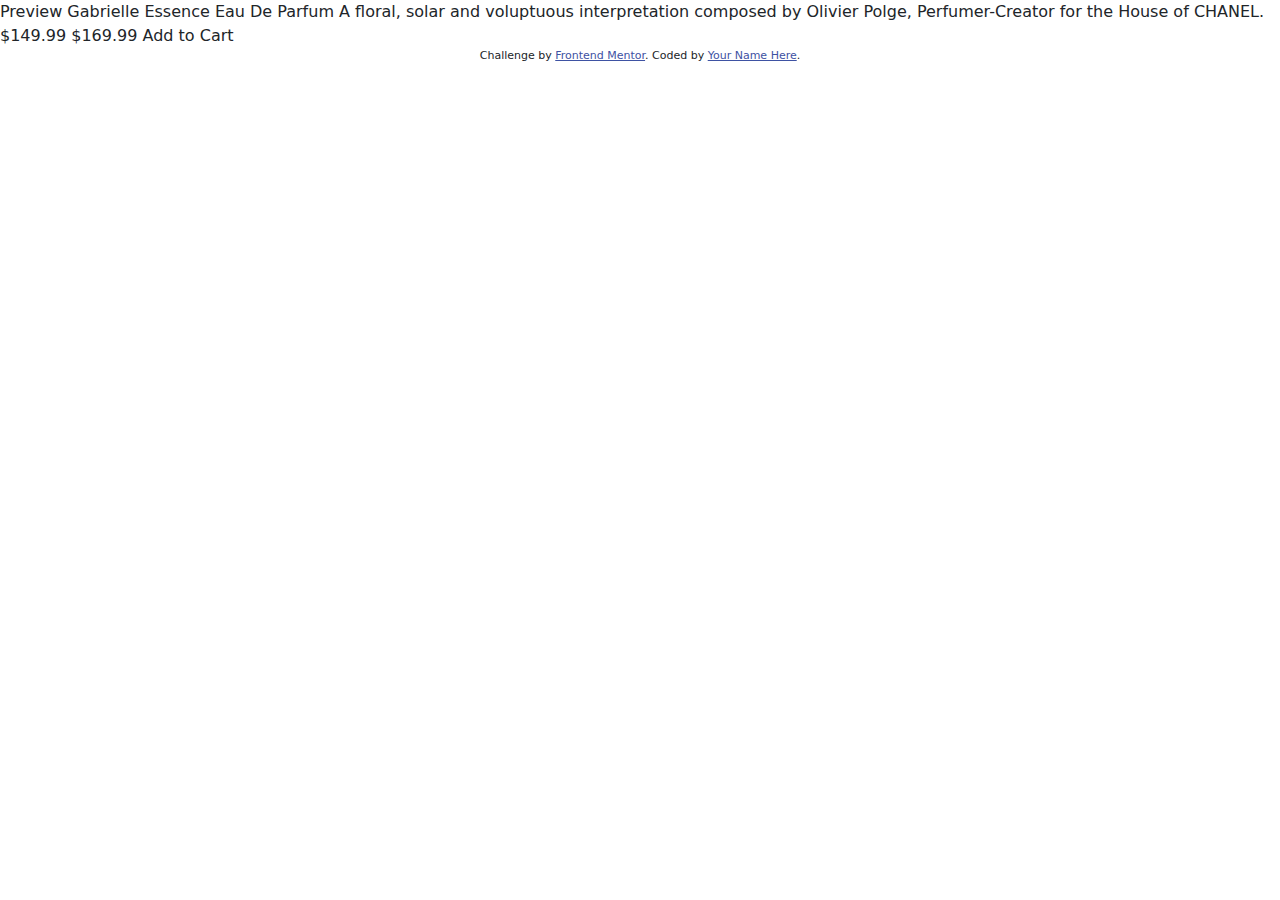
==== product-preview-card-component-main/index.html @ 1b2a0873 "this is the initial foundation for my challenge, the tools and steps needed to start" ====
<!DOCTYPE html>
<html lang="en">
<head>
  <meta charset="UTF-8">
  <meta name="viewport" content="width=device-width, initial-scale=1.0"> <!-- displays site properly based on user's device -->

  <link rel="icon" type="image/png" sizes="32x32" href="./images/favicon-32x32.png">
  <link rel="stylesheet" href="css/style.css">
  <link rel="stylesheet" href="css/bootstrap.min.css">
  
  <title>Frontend Mentor | Product preview card component</title>

  <!-- Feel free to remove these styles or customise in your own stylesheet 👍 -->
  <style>
    .attribution { font-size: 11px; text-align: center; }
    .attribution a { color: hsl(228, 45%, 44%); }
  </style>
</head>
<body>

  Preview

  Gabrielle Essence Eau De Parfum

  A floral, solar and voluptuous interpretation composed by Olivier Polge, 
  Perfumer-Creator for the House of CHANEL.

  $149.99
  $169.99

  Add to Cart
  
  <div class="attribution">
    Challenge by <a href="https://www.frontendmentor.io?ref=challenge" target="_blank">Frontend Mentor</a>. 
    Coded by <a href="#">Your Name Here</a>.
  </div>
</body>
</html>
---- product-preview-card-component-main/css/style.css ----
@import url('https://fonts.google.com/specimen/Montserrat');
@import url('https://fonts.google.com/specimen/Fraunces');

body{
    background-color: rgb(243, 234, 227);
}
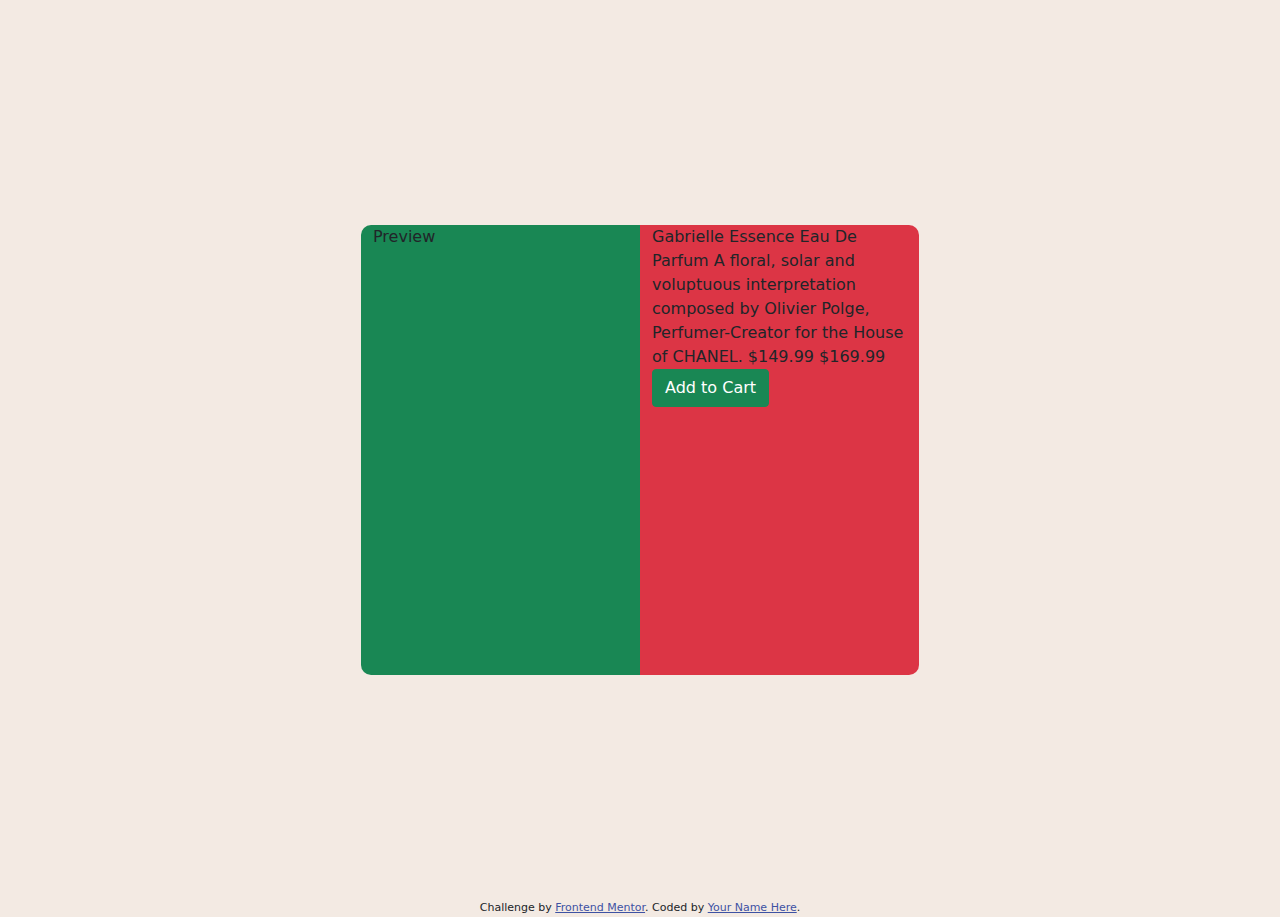
==== commit 4b7d09e7: "so i finally got the layout for the project, not beautiful yet but coming close to what i want" ====
--- a/product-preview-card-component-main/index.html
+++ b/product-preview-card-component-main/index.html
@@ -5,8 +5,8 @@
   <meta name="viewport" content="width=device-width, initial-scale=1.0"> <!-- displays site properly based on user's device -->
 
   <link rel="icon" type="image/png" sizes="32x32" href="./images/favicon-32x32.png">
+  <link rel="stylesheet" href="css/bootstrap.min.css">
   <link rel="stylesheet" href="css/style.css">
-  <link rel="stylesheet" href="css/bootstrap.min.css">
   
   <title>Frontend Mentor | Product preview card component</title>
 
@@ -18,21 +18,42 @@
 </head>
 <body>
 
-  Preview
+  <div class="container">
 
-  Gabrielle Essence Eau De Parfum
+    <div class="hero-page d-flex justify-content-center align-items-center vh-100">
+      <div class="rounded-3 main-container row d-flex col-md-6  h-50">
 
-  A floral, solar and voluptuous interpretation composed by Olivier Polge, 
-  Perfumer-Creator for the House of CHANEL.
+        <div class="image-cont col-sm-6 bg-success">
 
-  $149.99
-  $169.99
+          Preview
 
-  Add to Cart
+        </div>
+        <div class="text-cont col-sm-6 bg-danger">
+
+          Gabrielle Essence Eau De Parfum
   
-  <div class="attribution">
-    Challenge by <a href="https://www.frontendmentor.io?ref=challenge" target="_blank">Frontend Mentor</a>. 
-    Coded by <a href="#">Your Name Here</a>.
+          A floral, solar and voluptuous interpretation composed by Olivier Polge, 
+          Perfumer-Creator for the House of CHANEL.
+        
+          $149.99
+          $169.99
+        
+          <button class="btn btn-success">Add to Cart</button>
+
+        </div>
+      
+
+      </div>
+    </div>
+    
+  
+    
+    
+    <div class="attribution">
+      Challenge by <a href="https://www.frontendmentor.io?ref=challenge" target="_blank">Frontend Mentor</a>. 
+      Coded by <a href="#">Your Name Here</a>.
+    </div>
+
   </div>
 </body>
 </html>--- a/product-preview-card-component-main/css/style.css
+++ b/product-preview-card-component-main/css/style.css
@@ -3,4 +3,14 @@
 
 body{
     background-color: rgb(243, 234, 227);
+}
+
+.image-cont{
+    border-top-left-radius: 10px;
+    border-bottom-left-radius: 10px;
+}
+
+.text-cont{
+    border-top-right-radius: 10px;
+    border-bottom-right-radius: 10px;
 }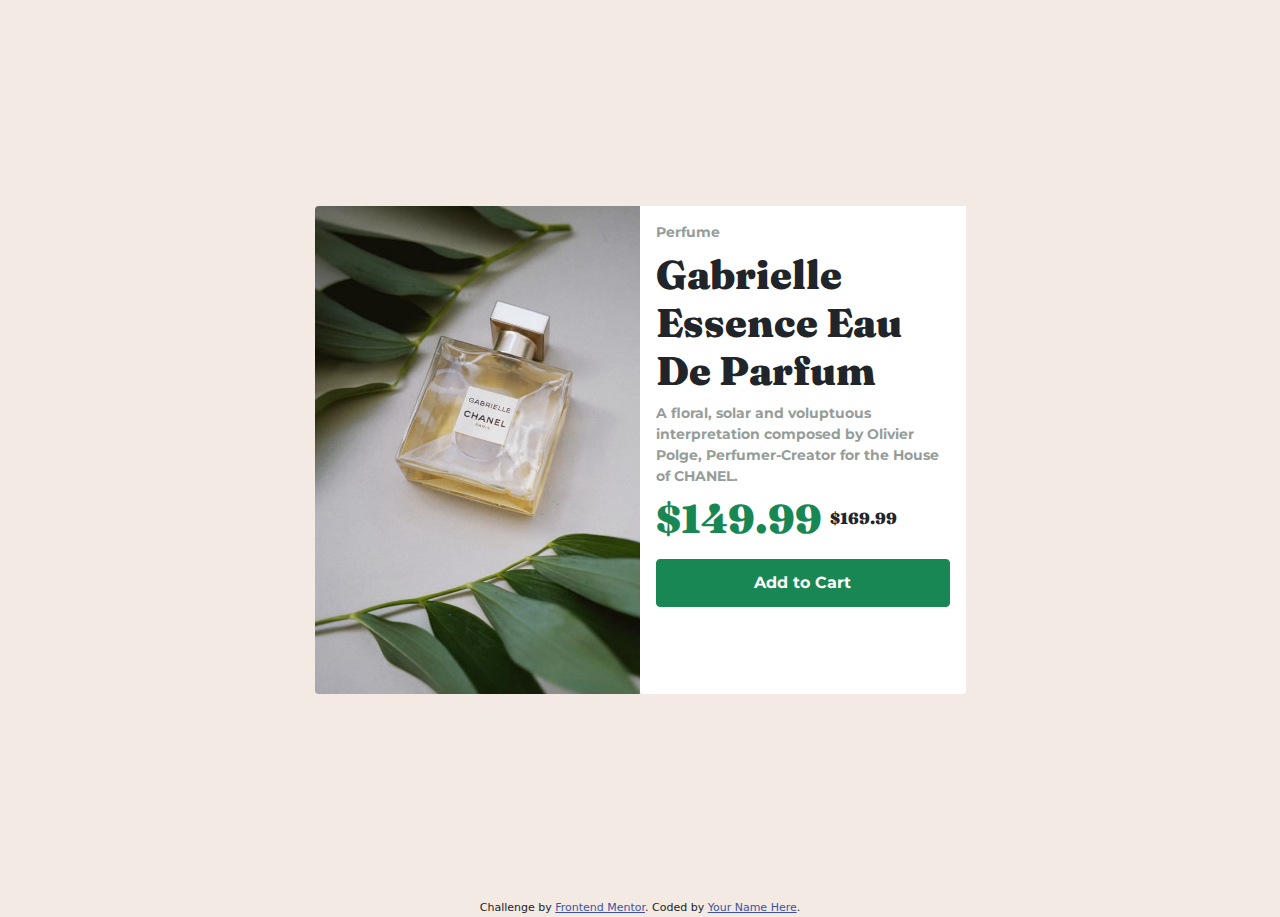
==== commit f71db651: "made it more responsive, working mostly with the layout (ie grid systems) to get it perfect, not per" ====
--- a/product-preview-card-component-main/index.html
+++ b/product-preview-card-component-main/index.html
@@ -21,24 +21,27 @@
   <div class="container">
 
     <div class="hero-page d-flex justify-content-center align-items-center vh-100">
-      <div class="rounded-3 main-container row d-flex col-md-6  h-50">
+      <div class="main-container row d-flex col-md-9 col-lg-7 px-3 px-sm-0">
 
-        <div class="image-cont col-sm-6 bg-success">
+        <div class="image-cont col-sm-6 col-md-6 col-lg-6 p-0">
+          <img src="images/image-product-desktop.jpg" alt="" class="d-none d-sm-block w-100 rounded-start">
+          <img src="images/image-product-mobile.jpg" alt="" class="d-block d-sm-none w-100 rounded-top">
+        </div>
+        <div class="p-3 text-cont col-md-6 col-sm-6 col-lg-6 rounded-bottom rounded-start-sm">
 
-          Preview
-
-        </div>
-        <div class="text-cont col-sm-6 bg-danger">
-
-          Gabrielle Essence Eau De Parfum
+          <p class="m-0 pb-2">Perfume</p>
+          <h1>Gabrielle Essence Eau De Parfum</h1>
   
-          A floral, solar and voluptuous interpretation composed by Olivier Polge, 
-          Perfumer-Creator for the House of CHANEL.
+          <p class="m-0">A floral, solar and voluptuous interpretation composed by Olivier Polge, 
+            Perfumer-Creator for the House of CHANEL.</p>
         
-          $149.99
-          $169.99
+          <div class="d-flex align-items-center my-2">
+            <Span class="h1 text-success">$149.99 </Span>
+            <span class="price h6 ps-2">$169.99</span>
+          </div>
+          
         
-          <button class="btn btn-success">Add to Cart</button>
+          <button class="btn btn-success w-100">Add to Cart</button>
 
         </div>
       
--- a/product-preview-card-component-main/css/style.css
+++ b/product-preview-card-component-main/css/style.css
@@ -1,16 +1,34 @@
-@import url('https://fonts.google.com/specimen/Montserrat');
-@import url('https://fonts.google.com/specimen/Fraunces');
+@import url('https://fonts.googleapis.com/css2?family=Fraunces:opsz,wght@9..144,700;9..144,900&family=Montserrat:wght@500;700&family=Tilt+Warp&display=swap');
 
+/*font-family: 'Fraunces', serif;
+font-family: 'Montserrat', sans-serif;
+font-family: 'Tilt Warp', cursive;*/
 body{
     background-color: rgb(243, 234, 227);
 }
 
-.image-cont{
-    border-top-left-radius: 10px;
-    border-bottom-left-radius: 10px;
+.text-cont{
+    background-color: hsl(0, 0%, 100%);
 }
 
-.text-cont{
-    border-top-right-radius: 10px;
-    border-bottom-right-radius: 10px;
-}+p{
+    font-family: 'Montserrat', sans-serif;
+    font-weight: 700;
+    font-size: 14px;
+    color: hsl(157, 4%, 60%);
+}
+
+h1,.h1,.price{
+    font-family: 'Fraunces', serif;
+    font-weight: 900;
+}
+
+button{
+    border-radius: 10px;
+    height: 3rem;
+}
+
+.btn{
+    font-family: 'Montserrat', sans-serif;
+    font-weight: 700;
+}
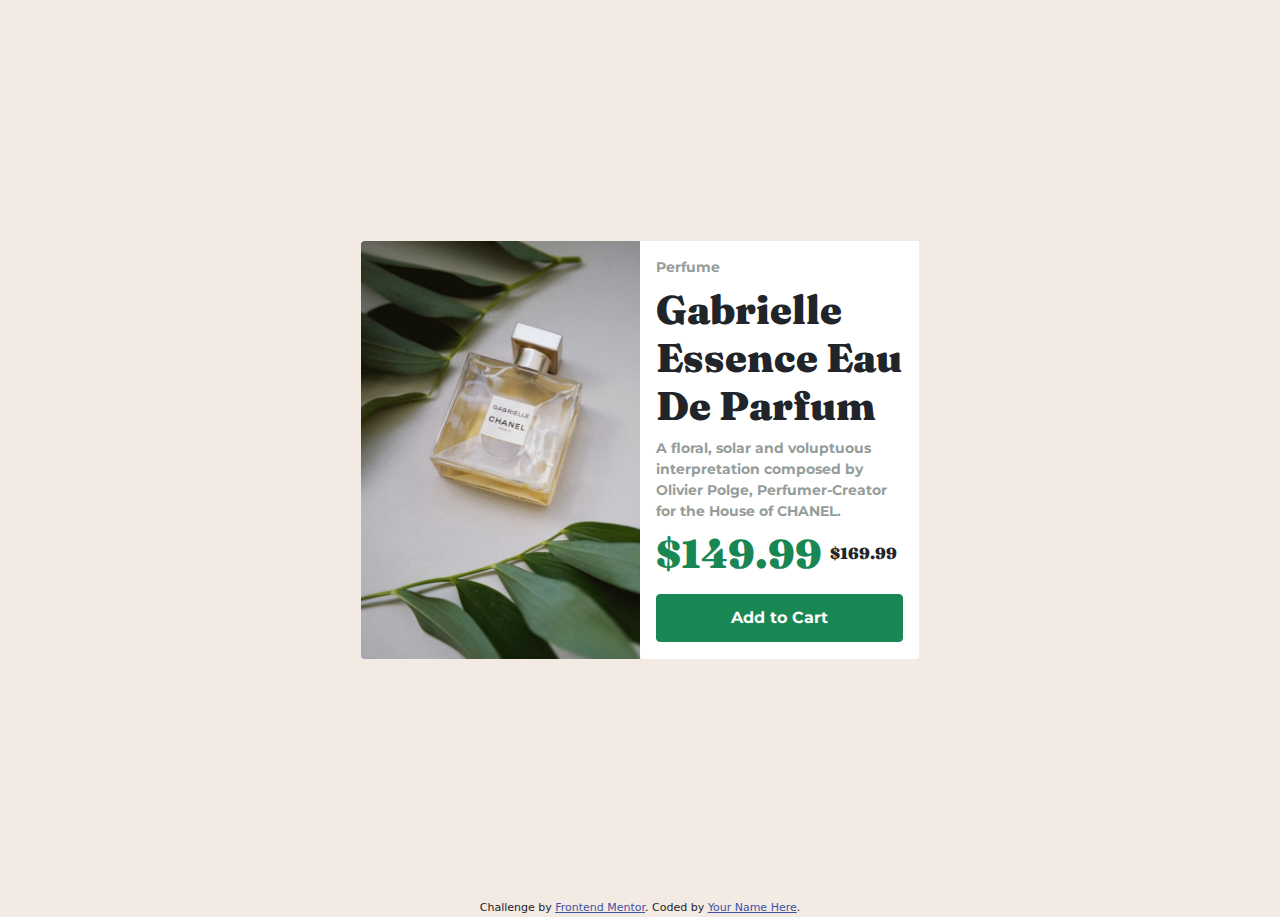
==== commit 47ea7d77: "completed the challenge adding the grid setting for extra-large system and making a good and reponsi" ====
--- a/product-preview-card-component-main/index.html
+++ b/product-preview-card-component-main/index.html
@@ -21,13 +21,13 @@
   <div class="container">
 
     <div class="hero-page d-flex justify-content-center align-items-center vh-100">
-      <div class="main-container row d-flex col-md-9 col-lg-7 px-3 px-sm-0">
+      <div class="main-container row d-flex col-md-9 col-lg-7 col-xl-6 px-3 px-sm-0">
 
-        <div class="image-cont col-sm-6 col-md-6 col-lg-6 p-0">
+        <div class="image-cont col-sm-6 col-md-6 col-lg-6 col-xl-6 p-0">
           <img src="images/image-product-desktop.jpg" alt="" class="d-none d-sm-block w-100 rounded-start">
           <img src="images/image-product-mobile.jpg" alt="" class="d-block d-sm-none w-100 rounded-top">
         </div>
-        <div class="p-3 text-cont col-md-6 col-sm-6 col-lg-6 rounded-bottom rounded-start-sm">
+        <div class="p-3 text-cont col-md-6 col-sm-6 col-lg-6 col-xl-6 rounded-bottom rounded-start-sm">
 
           <p class="m-0 pb-2">Perfume</p>
           <h1>Gabrielle Essence Eau De Parfum</h1>
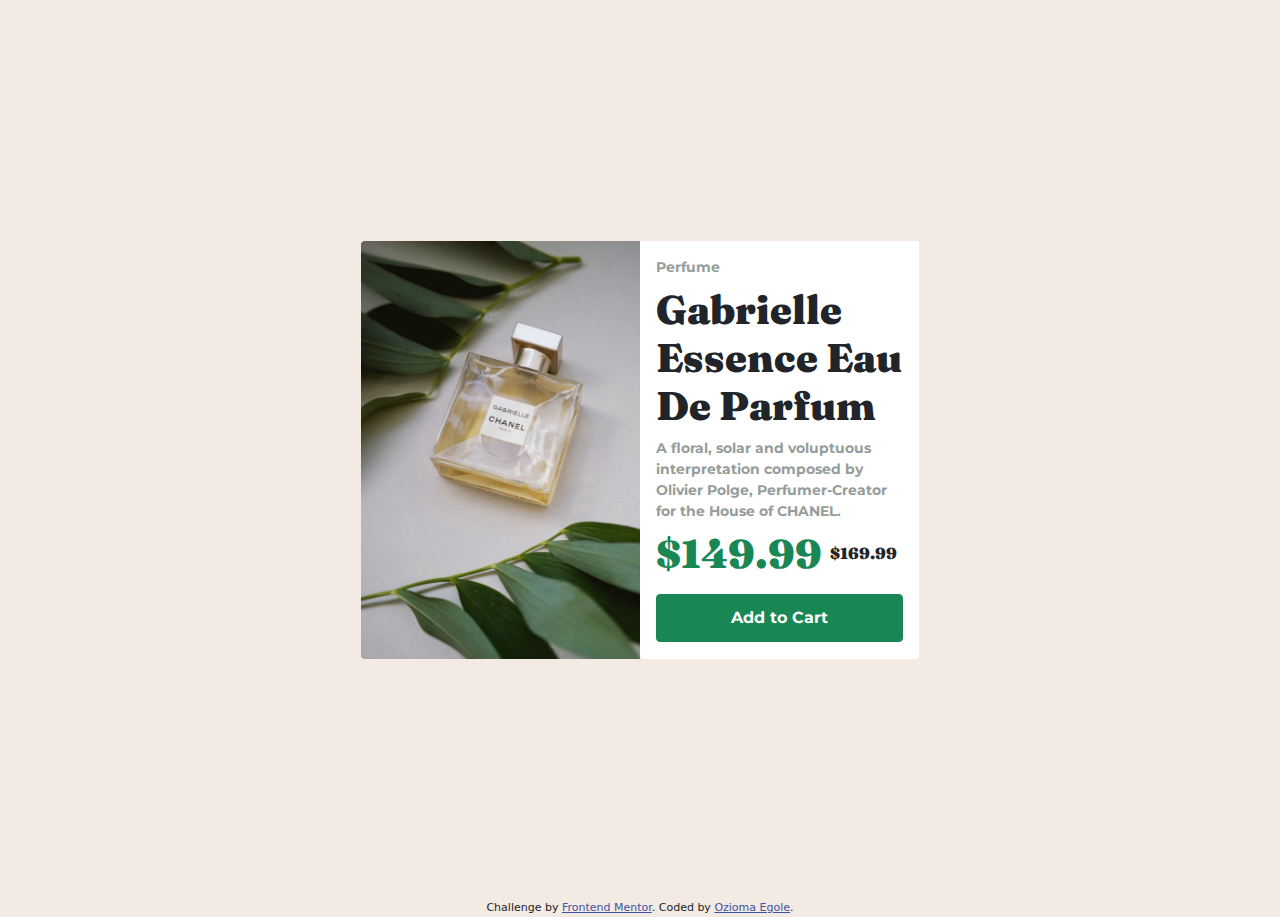
==== commit bd96efdd: "i added my name to the project just right at the bottom of the page" ====
--- a/product-preview-card-component-main/index.html
+++ b/product-preview-card-component-main/index.html
@@ -54,7 +54,7 @@
     
     <div class="attribution">
       Challenge by <a href="https://www.frontendmentor.io?ref=challenge" target="_blank">Frontend Mentor</a>. 
-      Coded by <a href="#">Your Name Here</a>.
+      Coded by <a href="#">Ozioma Egole</a>.
     </div>
 
   </div>
